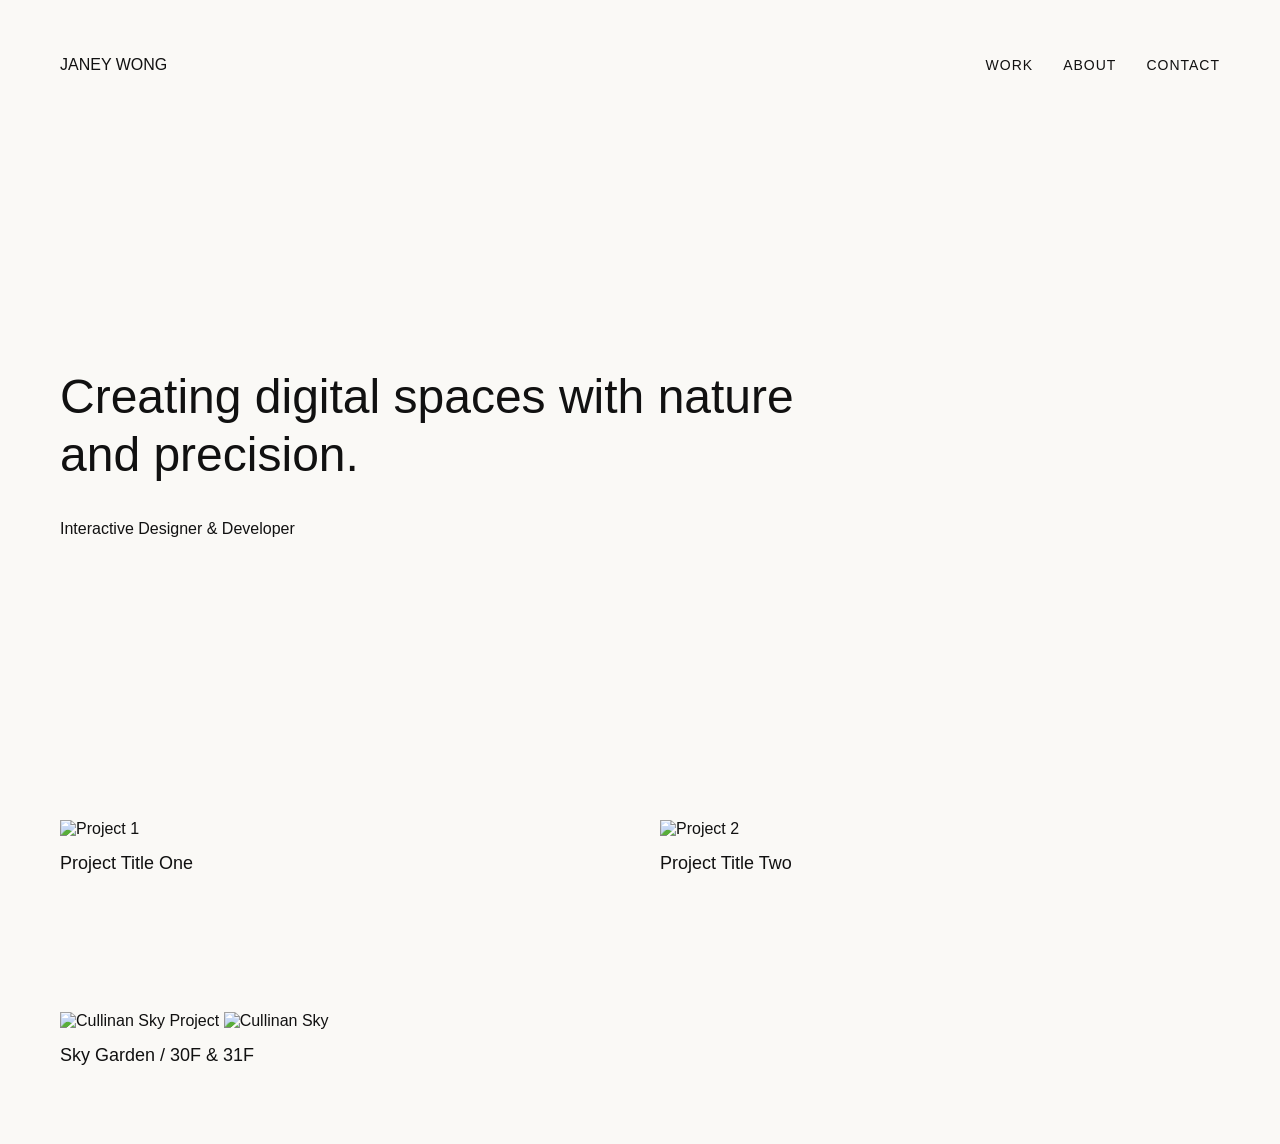
==== index.html @ 85674704 "Add files via upload" ====
<!DOCTYPE html>
<html lang="en">
<head>
    <meta charset="UTF-8">
    <title>My Portfolio - Minimalist Style</title>
    <link rel="stylesheet" href="style.css">
</head>
<body>

    <!-- 頂部導覽列 (Navigation) -->
    <nav>
        <div class="logo">JANEY WONG</div>
        <ul class="nav-links">
            <li><a href="#work">Work</a></li>
            <li><a href="#about">About</a></li>
            <li><a href="#contact">Contact</a></li>
        </ul>
    </nav>

    <!-- 頭條大相/封面 (Hero Section) -->
    <header class="hero">
        <h1>Creating digital spaces with nature and precision.</h1>
        <p>Interactive Designer & Developer</p>
    </header>

    <!-- 作品展示區 (Portfolio Grid) -->
    <section id="work" class="gallery">
        <div class="project-card">
            <img src="your-image-1.jpg" alt="Project 1">
            <h3>Project Title One</h3>
        </div>
        <div class="project-card">
            <img src="your-image-2.jpg" alt="Project 2">
            <h3>Project Title Two</h3>
        </div>
    </section>

    <script src="script.js"></script>
</body>
</html>
<!-- 作品展示區 (Portfolio Grid) -->
    <section id="work" class="gallery">
        <div class="project-card">
   <img src="https://hospitalitysnapshots.com/wp-content/uploads/sites/3/2026/02/20250905-NOW-Cullinan-Sky-0379-v1-copy.jpg" alt="Cullinan Sky Project">
            <img src="your-image-1.jpg" alt="Cullinan Sky">
            <h3>Sky Garden / 30F & 31F</h3>
        </div>
---- style.css ----
/* 全局設定 */
body {
    margin: 0;
    background-color: #faf9f6; /* 高級米白色，唔係死白 */
    color: #111111;
    font-family: -apple-system, BlinkMacSystemFont, "Segoe UI", Roboto, sans-serif;
}

/* 導覽列排版 */
nav {
    display: flex;
    justify-content: space-between;
    padding: 40px 60px;
    align-items: center;
}

.nav-links {
    list-style: none;
    display: flex;
    gap: 30px;
}

.nav-links a {
    text-decoration: none;
    color: #111;
    font-size: 14px;
    letter-spacing: 1px;
    text-transform: uppercase;
}

/* 封面文字區 */
.hero {
    height: 70vh;
    display: flex;
    flex-direction: column;
    justify-content: center;
    padding-left: 60px;
    max-width: 800px;
}

.hero h1 {
    font-size: 48px;
    font-weight: 300; /* 用幼字體先有高級感 */
    line-height: 1.2;
    margin-bottom: 20px;
}

/* 作品藝廊 */
.gallery {
    display: grid;
    grid-template-columns: 1fr 1fr; /* 左右兩欄 */
    gap: 40px;
    padding: 60px;
}

.project-card {
    overflow: hidden;
}

.project-card img {
    width: 100%;
    height: 500px;
    object-fit: cover;
    transition: transform 0.6s ease; /* 順暢放大效果 */
}

/* 滑鼠移上去時圖片輕輕放大 (enea.ch常見嘅互動) */
.project-card img:hover {
    transform: scale(1.03);
}

.project-card h3 {
    margin-top: 15px;
    font-weight: 400;
    font-size: 18px;
}
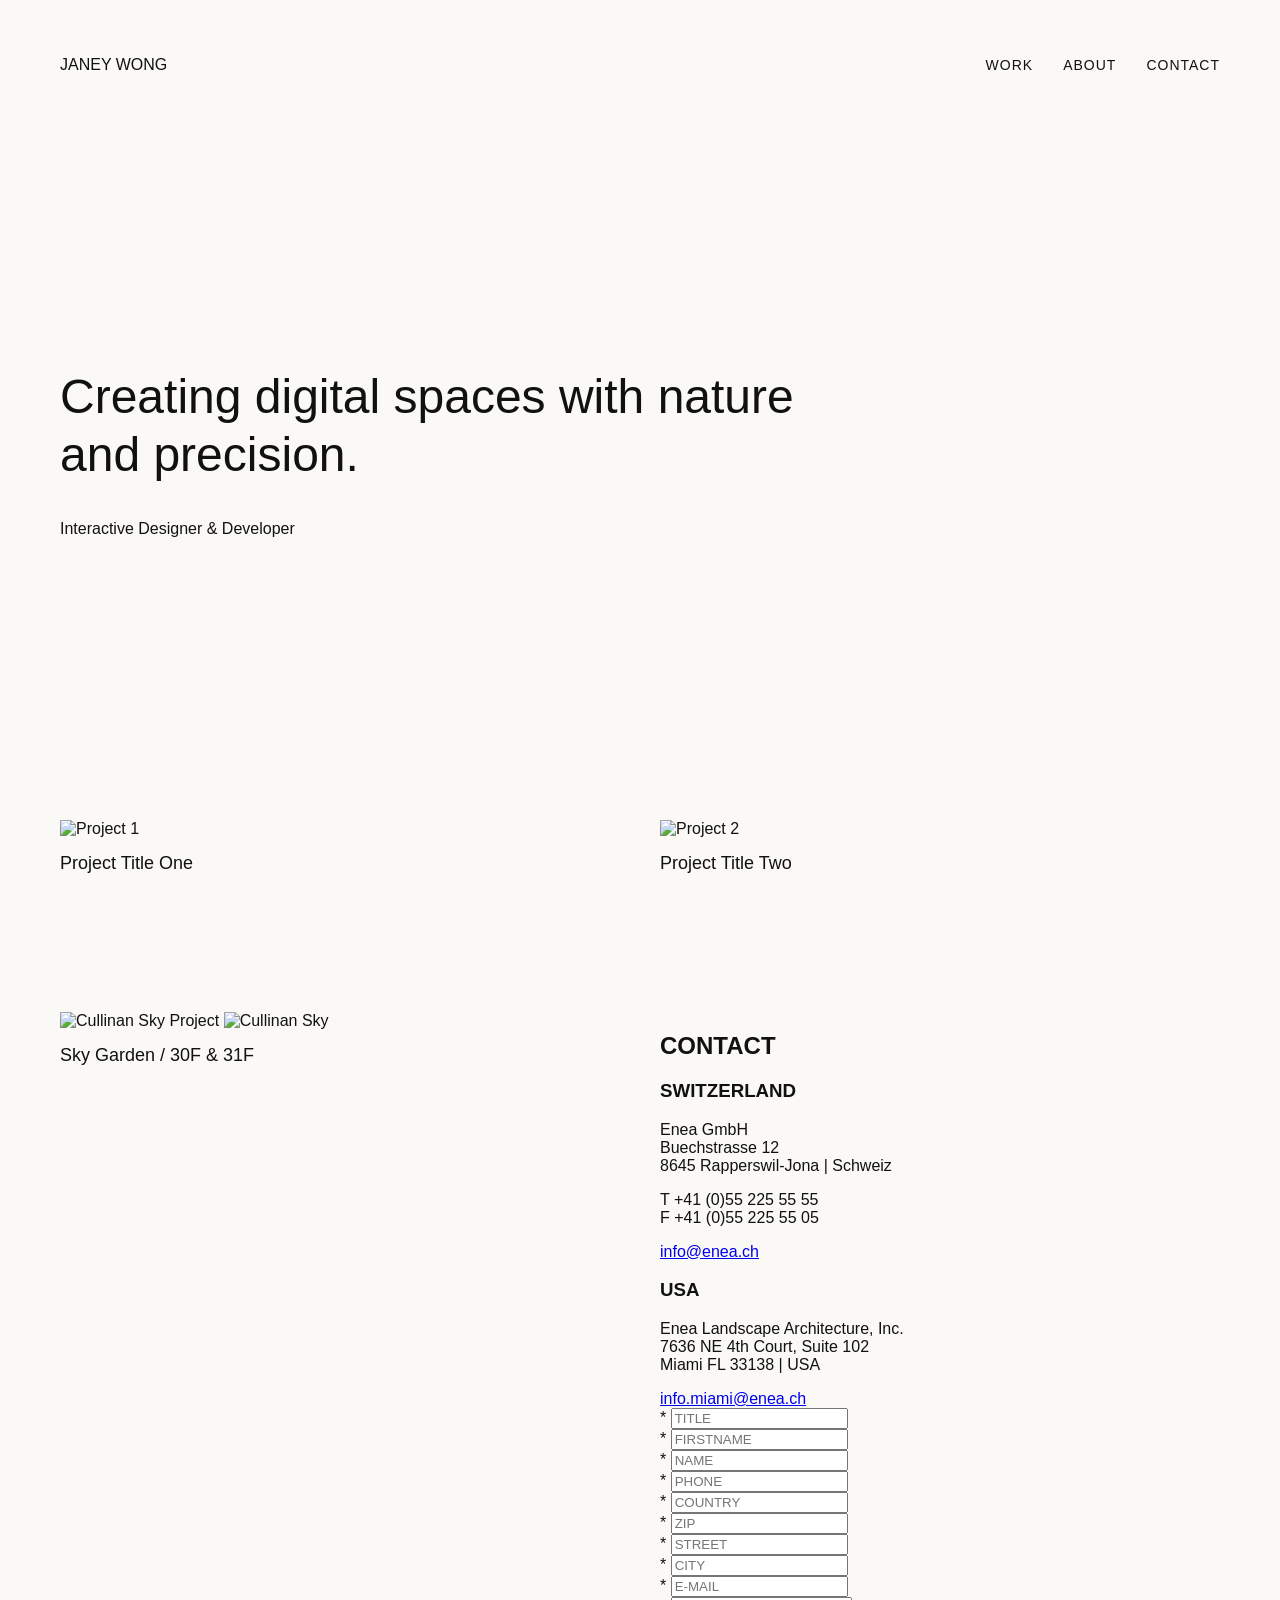
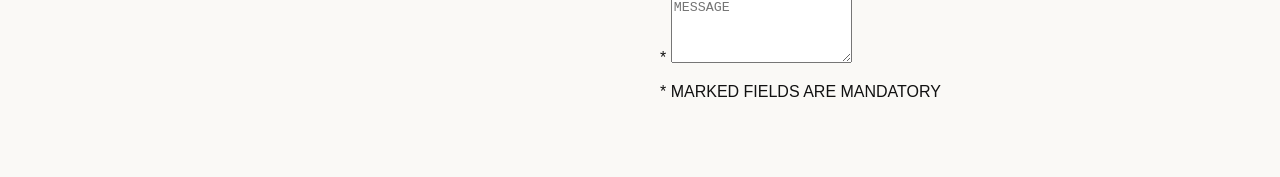
==== commit f3c6575d: "Add files via upload" ====
--- a/index.html
+++ b/index.html
@@ -44,4 +44,82 @@
    <img src="https://hospitalitysnapshots.com/wp-content/uploads/sites/3/2026/02/20250905-NOW-Cullinan-Sky-0379-v1-copy.jpg" alt="Cullinan Sky Project">
             <img src="your-image-1.jpg" alt="Cullinan Sky">
             <h3>Sky Garden / 30F & 31F</h3>
-        </div>+        </div>
+
+
+<section id="contact" class="contact-section">
+    <h2>CONTACT</h2>
+    
+    <!-- 地址資訊欄位 -->
+    <div class="contact-grid">
+        <div class="country-box">
+            <h3>SWITZERLAND</h3>
+            <p>Enea GmbH<br>Buechstrasse 12<br>8645 Rapperswil-Jona | Schweiz</p>
+            <p>T +41 (0)55 225 55 55<br>F +41 (0)55 225 55 05</p>
+            <a href="mailto:info@enea.ch">info@enea.ch</a>
+        </div>
+        
+        <div class="country-box">
+            <h3>USA</h3>
+            <p>Enea Landscape Architecture, Inc.<br>7636 NE 4th Court, Suite 102<br>Miami FL 33138 | USA</p>
+            <a href="mailto:info.miami@enea.ch">info.miami@enea.ch</a>
+        </div>
+    </div>
+
+    <!-- 聯絡表格 (Contact Form) -->
+    <form class="contact-form">
+        <div class="form-row">
+            <div class="input-group">
+                <label>*</label>
+                <input type="text" placeholder="TITLE">
+            </div>
+        </div>
+        <div class="form-row double">
+            <div class="input-group">
+                <label>*</label>
+                <input type="text" placeholder="FIRSTNAME">
+            </div>
+            <div class="input-group">
+                <label>*</label>
+                <input type="text" placeholder="NAME">
+            </div>
+        </div>
+        <div class="form-row double">
+            <div class="input-group">
+                <label>*</label>
+                <input type="text" placeholder="PHONE">
+            </div>
+            <div class="input-group">
+                <label>*</label>
+                <input type="text" placeholder="COUNTRY">
+            </div>
+        </div>
+        <div class="form-row double">
+            <div class="input-group">
+                <label>*</label>
+                <input type="text" placeholder="ZIP">
+            </div>
+            <div class="input-group">
+                <label>*</label>
+                <input type="text" placeholder="STREET">
+            </div>
+        </div>
+        <div class="form-row double">
+            <div class="input-group">
+                <label>*</label>
+                <input type="text" placeholder="CITY">
+            </div>
+            <div class="input-group">
+                <label>*</label>
+                <input type="text" placeholder="E-MAIL">
+            </div>
+        </div>
+        <div class="form-row">
+            <div class="input-group full">
+                <label>*</label>
+                <textarea placeholder="MESSAGE" rows="4"></textarea>
+            </div>
+        </div>
+        <p class="mandatory-note">* MARKED FIELDS ARE MANDATORY</p>
+    </form>
+</section>
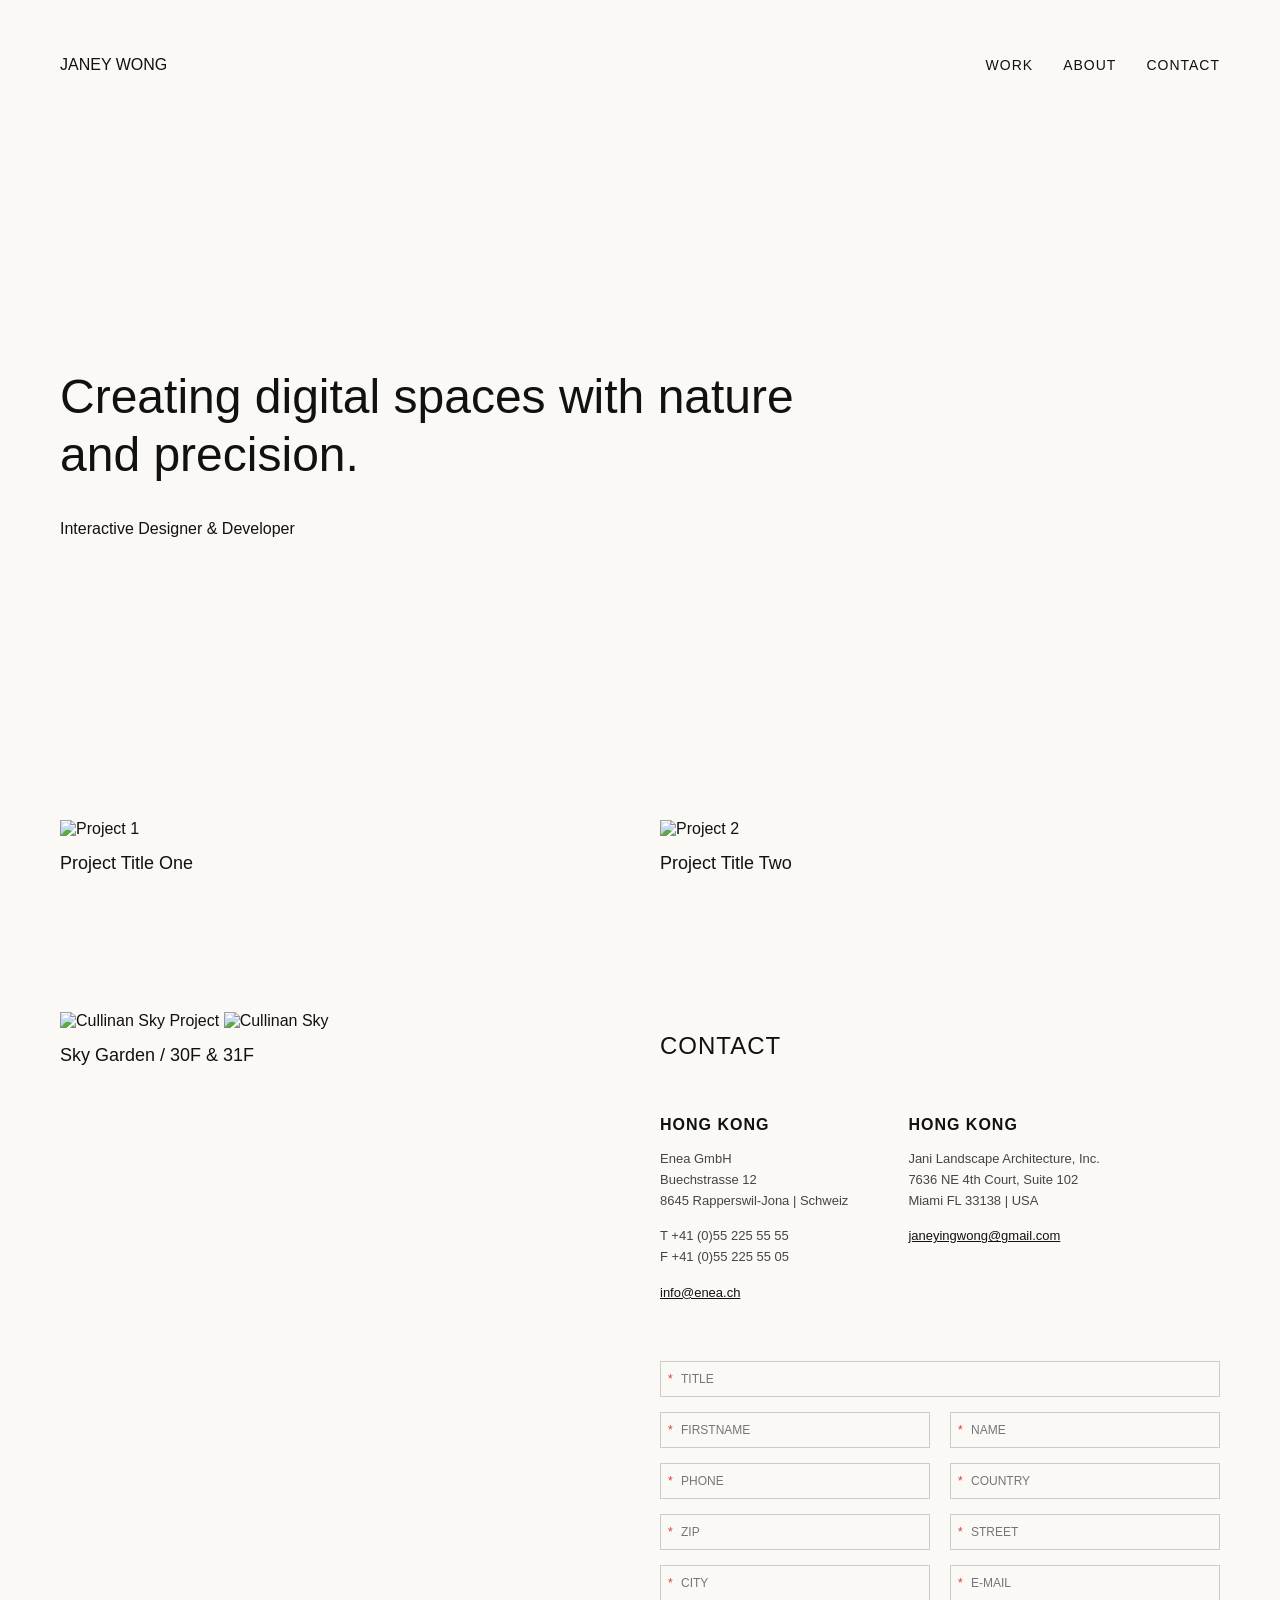
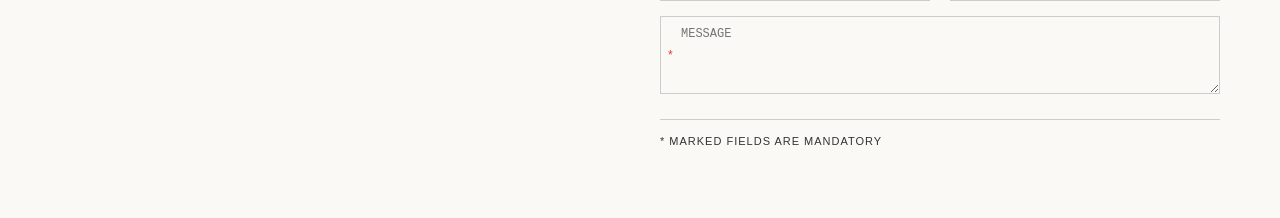
==== commit f1ee531b: "Add files via upload" ====
--- a/index.html
+++ b/index.html
@@ -53,16 +53,16 @@
     <!-- 地址資訊欄位 -->
     <div class="contact-grid">
         <div class="country-box">
-            <h3>SWITZERLAND</h3>
+            <h3>HONG KONG</h3>
             <p>Enea GmbH<br>Buechstrasse 12<br>8645 Rapperswil-Jona | Schweiz</p>
             <p>T +41 (0)55 225 55 55<br>F +41 (0)55 225 55 05</p>
             <a href="mailto:info@enea.ch">info@enea.ch</a>
         </div>
         
         <div class="country-box">
-            <h3>USA</h3>
-            <p>Enea Landscape Architecture, Inc.<br>7636 NE 4th Court, Suite 102<br>Miami FL 33138 | USA</p>
-            <a href="mailto:info.miami@enea.ch">info.miami@enea.ch</a>
+            <h3>HONG KONG</h3>
+            <p>Jani Landscape Architecture, Inc.<br>7636 NE 4th Court, Suite 102<br>Miami FL 33138 | USA</p>
+            <a href="mailto:janeyingwong@gmail.com">janeyingwong@gmail.com</a>
         </div>
     </div>
 
--- a/style.css
+++ b/style.css
@@ -73,4 +73,124 @@
     margin-top: 15px;
     font-weight: 400;
     font-size: 18px;
+}
+
+.contact-section {
+    padding: 80px 60px;
+    max-width: 1000px;
+    margin: 0 auto;
+    font-family: sans-serif;
+    color: #111;
+}
+
+.contact-section h2 {
+    font-size: 24px;
+    font-weight: 400;
+    margin-bottom: 40px;
+    letter-spacing: 1px;
+}
+
+/* 地址多欄排版 */
+.contact-grid {
+    display: flex;
+    gap: 60px;
+    margin-bottom: 60px;
+    flex-wrap: wrap;
+}
+
+.country-box h3 {
+    font-size: 16px;
+    font-weight: 600;
+    margin-bottom: 15px;
+    letter-spacing: 1px;
+}
+
+.country-box p {
+    font-size: 13px;
+    line-height: 1.6;
+    color: #444;
+    margin-bottom: 15px;
+}
+
+.country-box a {
+    font-size: 13px;
+    color: #111;
+    text-decoration: underline;
+}
+
+/* 表格極簡外觀 */
+.contact-form {
+    display: flex;
+    flex-direction: column;
+    gap: 15px;
+}
+
+.form-row {
+    display: flex;
+    gap: 20px;
+}
+
+.form-row.double {
+    justify-content: space-between;
+}
+
+.input-group {
+    display: flex;
+    align-items: center;
+    position: relative;
+    flex: 1;
+}
+
+.input-group label {
+    position: absolute;
+    left: 8px;
+    font-size: 12px;
+    color: #e53935; /* 星號變紅色 */
+}
+
+.input-group input, 
+.input-group textarea {
+    width: 100%;
+    padding: 10px 10px 10px 20px;
+    border: 1px solid #ccc;
+    background: transparent;
+    font-size: 12px;
+    outline: none;
+}
+
+.input-group input:focus, 
+.input-group textarea:focus {
+    border-color: #111;
+}
+
+.mandatory-note {
+    font-size: 11px;
+    letter-spacing: 1px;
+    margin-top: 10px;
+    color: #333;
+    border-top: 1px solid #ccc;
+    padding-top: 15px;
+}
+
+
+/* 建立左右兩欄排版 */
+.main-layout {
+    display: grid;
+    grid-template-columns: 1.2fr 1fr; /* 左邊相片稍微闊啲，右邊 Contact 窄啲 */
+    gap: 60px; /* 左右之間的距離 */
+    padding: 60px;
+    align-items: start; /* 頂部對齊 */
+}
+
+/* 確保相片唔會過大出界 */
+.project-card img {
+    width: 100%;
+    height: auto;
+    object-fit: cover;
+}
+
+/* 執靚 Contact 區排版，防止走位 */
+.contact-section {
+    padding: 0; /* 覆蓋之前嘅 padding */
+    width: 100%;
 }
